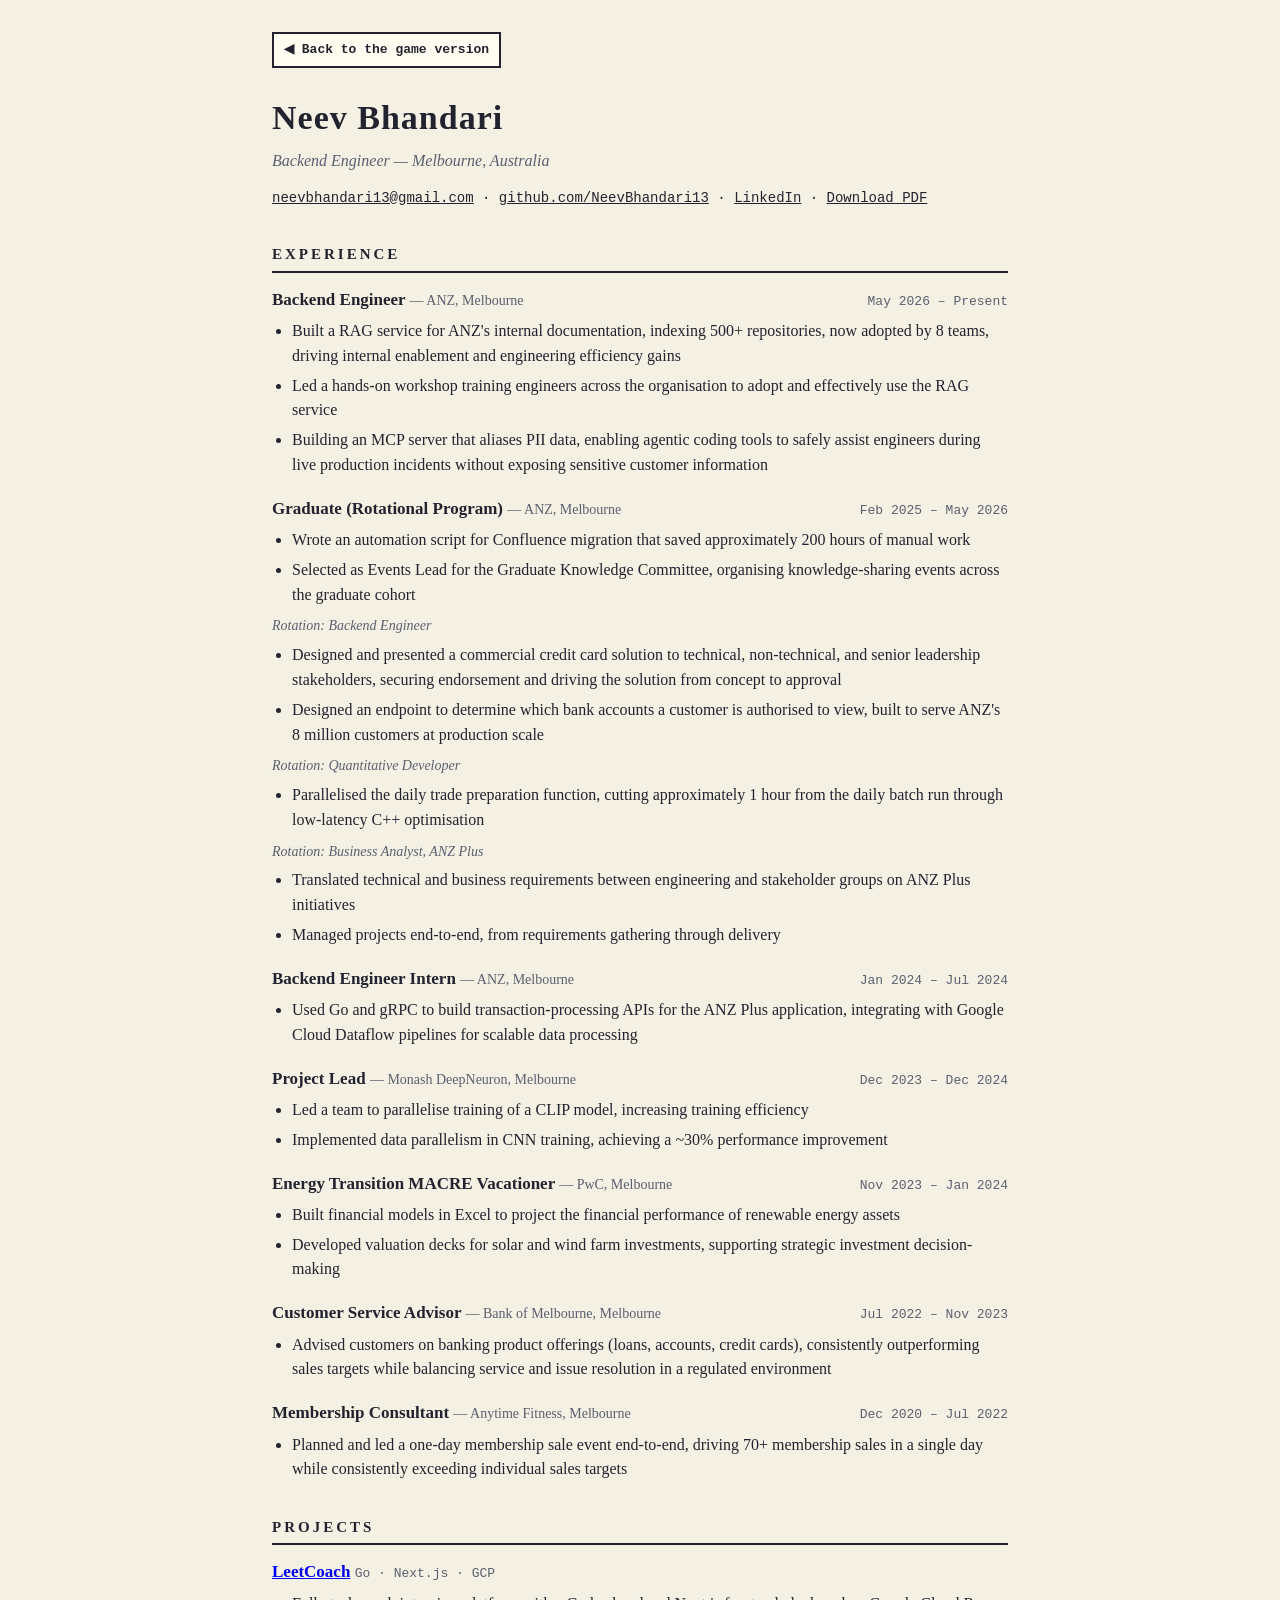
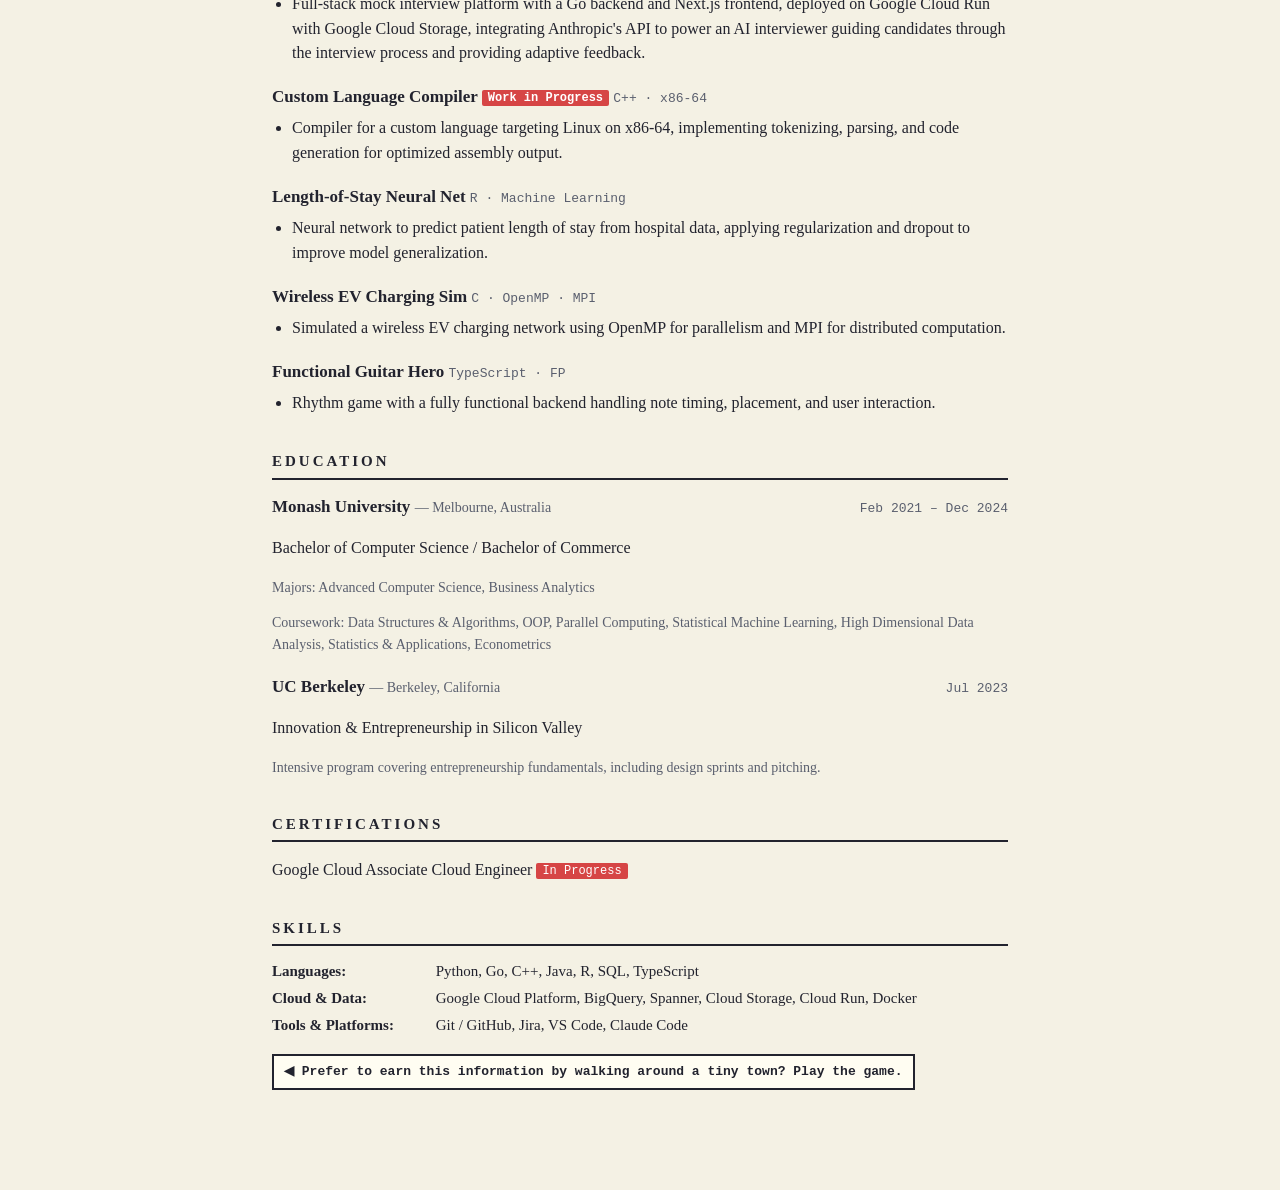
==== resume.html @ 8ff1b70e "Neevville: Pokemon-style resume site Game Boy-era RPG resume: walkable town where buildings hold res" ====
<!DOCTYPE html>
<html lang="en">
<head>
  <meta charset="UTF-8">
  <meta name="viewport" content="width=device-width, initial-scale=1.0">
  <title>Neev Bhandari — Resume</title>
  <meta name="description" content="Neev Bhandari — Backend Engineer, Melbourne, Australia.">
  <style>
    :root { --ink: #22232e; --muted: #5a5f6e; --accent: #d64545; }
    * { box-sizing: border-box; }
    body { margin: 0; font-family: Georgia, 'Times New Roman', serif; background: #f4f1e4; color: var(--ink); line-height: 1.55; }
    .page { max-width: 780px; margin: 0 auto; padding: 32px 22px 60px; }
    .back-to-game { display: inline-block; font-family: 'Courier New', monospace; font-size: 13px; font-weight: bold; color: var(--ink); background: #fffdf2; border: 2px solid var(--ink); padding: 6px 10px; text-decoration: none; margin-bottom: 24px; }
    header.masthead h1 { margin: 0; font-size: 34px; letter-spacing: 1px; }
    .tagline { color: var(--muted); margin: 4px 0 10px; font-style: italic; }
    .contact-row { font-family: 'Courier New', monospace; font-size: 14px; }
    .contact-row a { color: var(--ink); }
    h2 { font-size: 15px; letter-spacing: 3px; text-transform: uppercase; border-bottom: 2px solid var(--ink); padding-bottom: 4px; margin: 34px 0 14px; }
    .entry { margin-bottom: 18px; }
    .entry-head { display: flex; justify-content: space-between; align-items: baseline; flex-wrap: wrap; gap: 2px 12px; }
    .entry-head h3, .entry h3 { margin: 0; font-size: 17px; }
    .where { color: var(--muted); font-size: 14px; font-weight: normal; }
    .dates { font-family: 'Courier New', monospace; font-size: 13px; color: var(--muted); white-space: nowrap; }
    ul { margin: 6px 0 0; padding-left: 20px; }
    li { margin-bottom: 5px; }
    .sub { margin-top: 8px; }
    .sub h4 { margin: 0 0 2px; font-size: 14px; color: var(--muted); font-style: italic; font-weight: normal; }
    .skills-table p { margin: 0 0 4px; font-size: 15px; }
    .skills-table b { display: inline-block; min-width: 160px; }
    .wip { font-family: 'Courier New', monospace; font-size: 12px; background: var(--accent); color: #fff; padding: 1px 6px; border-radius: 2px; vertical-align: 1px; }
    .proj-tech { font-family: 'Courier New', monospace; font-size: 13px; color: var(--muted); font-weight: normal; }
    @media print {
      body { background: #fff; }
      .back-to-game, .foot-links { display: none; }
      .page { padding: 0; max-width: none; }
      h2 { margin-top: 20px; }
    }
  </style>
</head>
<body>
  <div class="page">
    <a class="back-to-game" href="index.html">&#9664; Back to the game version</a>

    <header class="masthead">
      <h1>Neev Bhandari</h1>
      <p class="tagline">Backend Engineer — Melbourne, Australia</p>
      <p class="contact-row">
        <a href="mailto:neevbhandari13@gmail.com">neevbhandari13@gmail.com</a> &middot;
        <a href="https://github.com/NeevBhandari13" target="_blank" rel="noopener">github.com/NeevBhandari13</a> &middot;
        <a href="https://www.linkedin.com/in/neev-bhandari-976297206/" target="_blank" rel="noopener">LinkedIn</a> &middot;
        <a href="assets/Neev-Bhandari-Resume.pdf" download>Download PDF</a>
      </p>
    </header>

    <h2>Experience</h2>

    <div class="entry">
      <div class="entry-head">
        <h3>Backend Engineer <span class="where">— ANZ, Melbourne</span></h3>
        <span class="dates">May 2026 – Present</span>
      </div>
      <ul>
        <li>Built a RAG service for ANZ's internal documentation, indexing 500+ repositories, now adopted by 8 teams, driving internal enablement and engineering efficiency gains</li>
        <li>Led a hands-on workshop training engineers across the organisation to adopt and effectively use the RAG service</li>
        <li>Building an MCP server that aliases PII data, enabling agentic coding tools to safely assist engineers during live production incidents without exposing sensitive customer information</li>
      </ul>
    </div>

    <div class="entry">
      <div class="entry-head">
        <h3>Graduate (Rotational Program) <span class="where">— ANZ, Melbourne</span></h3>
        <span class="dates">Feb 2025 – May 2026</span>
      </div>
      <ul>
        <li>Wrote an automation script for Confluence migration that saved approximately 200 hours of manual work</li>
        <li>Selected as Events Lead for the Graduate Knowledge Committee, organising knowledge-sharing events across the graduate cohort</li>
      </ul>
      <div class="sub">
        <h4>Rotation: Backend Engineer</h4>
        <ul>
          <li>Designed and presented a commercial credit card solution to technical, non-technical, and senior leadership stakeholders, securing endorsement and driving the solution from concept to approval</li>
          <li>Designed an endpoint to determine which bank accounts a customer is authorised to view, built to serve ANZ's 8 million customers at production scale</li>
        </ul>
      </div>
      <div class="sub">
        <h4>Rotation: Quantitative Developer</h4>
        <ul>
          <li>Parallelised the daily trade preparation function, cutting approximately 1 hour from the daily batch run through low-latency C++ optimisation</li>
        </ul>
      </div>
      <div class="sub">
        <h4>Rotation: Business Analyst, ANZ Plus</h4>
        <ul>
          <li>Translated technical and business requirements between engineering and stakeholder groups on ANZ Plus initiatives</li>
          <li>Managed projects end-to-end, from requirements gathering through delivery</li>
        </ul>
      </div>
    </div>

    <div class="entry">
      <div class="entry-head">
        <h3>Backend Engineer Intern <span class="where">— ANZ, Melbourne</span></h3>
        <span class="dates">Jan 2024 – Jul 2024</span>
      </div>
      <ul>
        <li>Used Go and gRPC to build transaction-processing APIs for the ANZ Plus application, integrating with Google Cloud Dataflow pipelines for scalable data processing</li>
      </ul>
    </div>

    <div class="entry">
      <div class="entry-head">
        <h3>Project Lead <span class="where">— Monash DeepNeuron, Melbourne</span></h3>
        <span class="dates">Dec 2023 – Dec 2024</span>
      </div>
      <ul>
        <li>Led a team to parallelise training of a CLIP model, increasing training efficiency</li>
        <li>Implemented data parallelism in CNN training, achieving a ~30% performance improvement</li>
      </ul>
    </div>

    <div class="entry">
      <div class="entry-head">
        <h3>Energy Transition MACRE Vacationer <span class="where">— PwC, Melbourne</span></h3>
        <span class="dates">Nov 2023 – Jan 2024</span>
      </div>
      <ul>
        <li>Built financial models in Excel to project the financial performance of renewable energy assets</li>
        <li>Developed valuation decks for solar and wind farm investments, supporting strategic investment decision-making</li>
      </ul>
    </div>

    <div class="entry">
      <div class="entry-head">
        <h3>Customer Service Advisor <span class="where">— Bank of Melbourne, Melbourne</span></h3>
        <span class="dates">Jul 2022 – Nov 2023</span>
      </div>
      <ul>
        <li>Advised customers on banking product offerings (loans, accounts, credit cards), consistently outperforming sales targets while balancing service and issue resolution in a regulated environment</li>
      </ul>
    </div>

    <div class="entry">
      <div class="entry-head">
        <h3>Membership Consultant <span class="where">— Anytime Fitness, Melbourne</span></h3>
        <span class="dates">Dec 2020 – Jul 2022</span>
      </div>
      <ul>
        <li>Planned and led a one-day membership sale event end-to-end, driving 70+ membership sales in a single day while consistently exceeding individual sales targets</li>
      </ul>
    </div>

    <h2>Projects</h2>

    <div class="entry">
      <h3><a href="https://leetcoach.net" target="_blank" rel="noopener">LeetCoach</a> <span class="proj-tech">Go · Next.js · GCP</span></h3>
      <ul><li>Full-stack mock interview platform with a Go backend and Next.js frontend, deployed on Google Cloud Run with Google Cloud Storage, integrating Anthropic's API to power an AI interviewer guiding candidates through the interview process and providing adaptive feedback.</li></ul>
    </div>

    <div class="entry">
      <h3>Custom Language Compiler <span class="wip">Work in Progress</span> <span class="proj-tech">C++ · x86-64</span></h3>
      <ul><li>Compiler for a custom language targeting Linux on x86-64, implementing tokenizing, parsing, and code generation for optimized assembly output.</li></ul>
    </div>

    <div class="entry">
      <h3>Length-of-Stay Neural Net <span class="proj-tech">R · Machine Learning</span></h3>
      <ul><li>Neural network to predict patient length of stay from hospital data, applying regularization and dropout to improve model generalization.</li></ul>
    </div>

    <div class="entry">
      <h3>Wireless EV Charging Sim <span class="proj-tech">C · OpenMP · MPI</span></h3>
      <ul><li>Simulated a wireless EV charging network using OpenMP for parallelism and MPI for distributed computation.</li></ul>
    </div>

    <div class="entry">
      <h3>Functional Guitar Hero <span class="proj-tech">TypeScript · FP</span></h3>
      <ul><li>Rhythm game with a fully functional backend handling note timing, placement, and user interaction.</li></ul>
    </div>

    <h2>Education</h2>

    <div class="entry">
      <div class="entry-head">
        <h3>Monash University <span class="where">— Melbourne, Australia</span></h3>
        <span class="dates">Feb 2021 – Dec 2024</span>
      </div>
      <p>Bachelor of Computer Science / Bachelor of Commerce</p>
      <p class="where">Majors: Advanced Computer Science, Business Analytics</p>
      <p class="where">Coursework: Data Structures &amp; Algorithms, OOP, Parallel Computing, Statistical Machine Learning, High Dimensional Data Analysis, Statistics &amp; Applications, Econometrics</p>
    </div>

    <div class="entry">
      <div class="entry-head">
        <h3>UC Berkeley <span class="where">— Berkeley, California</span></h3>
        <span class="dates">Jul 2023</span>
      </div>
      <p>Innovation &amp; Entrepreneurship in Silicon Valley</p>
      <p class="where">Intensive program covering entrepreneurship fundamentals, including design sprints and pitching.</p>
    </div>

    <h2>Certifications</h2>
    <p>Google Cloud Associate Cloud Engineer <span class="wip">In Progress</span></p>

    <h2>Skills</h2>
    <div class="skills-table">
      <p><b>Languages:</b> Python, Go, C++, Java, R, SQL, TypeScript</p>
      <p><b>Cloud &amp; Data:</b> Google Cloud Platform, BigQuery, Spanner, Cloud Storage, Cloud Run, Docker</p>
      <p><b>Tools &amp; Platforms:</b> Git / GitHub, Jira, VS Code, Claude Code</p>
    </div>

    <p class="foot-links"><a class="back-to-game" href="index.html">&#9664; Prefer to earn this information by walking around a tiny town? Play the game.</a></p>
  </div>
</body>
</html>
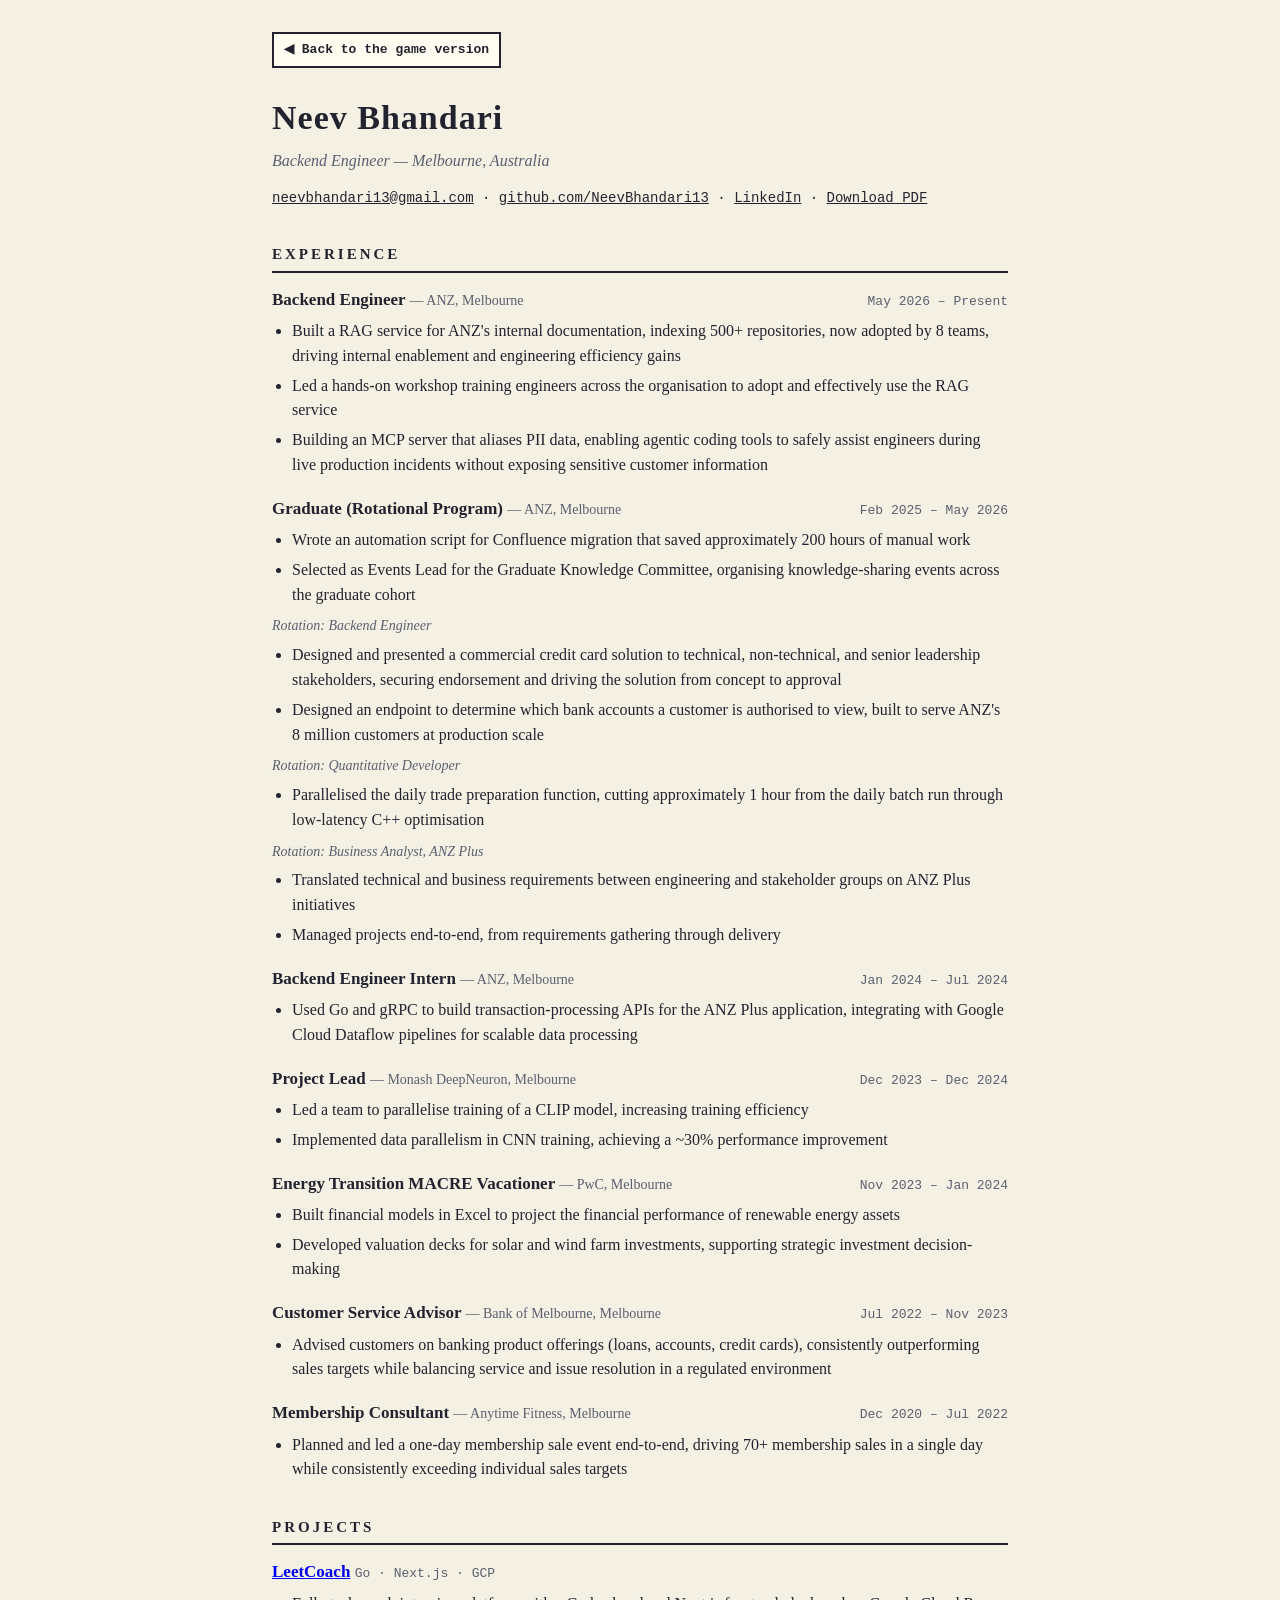
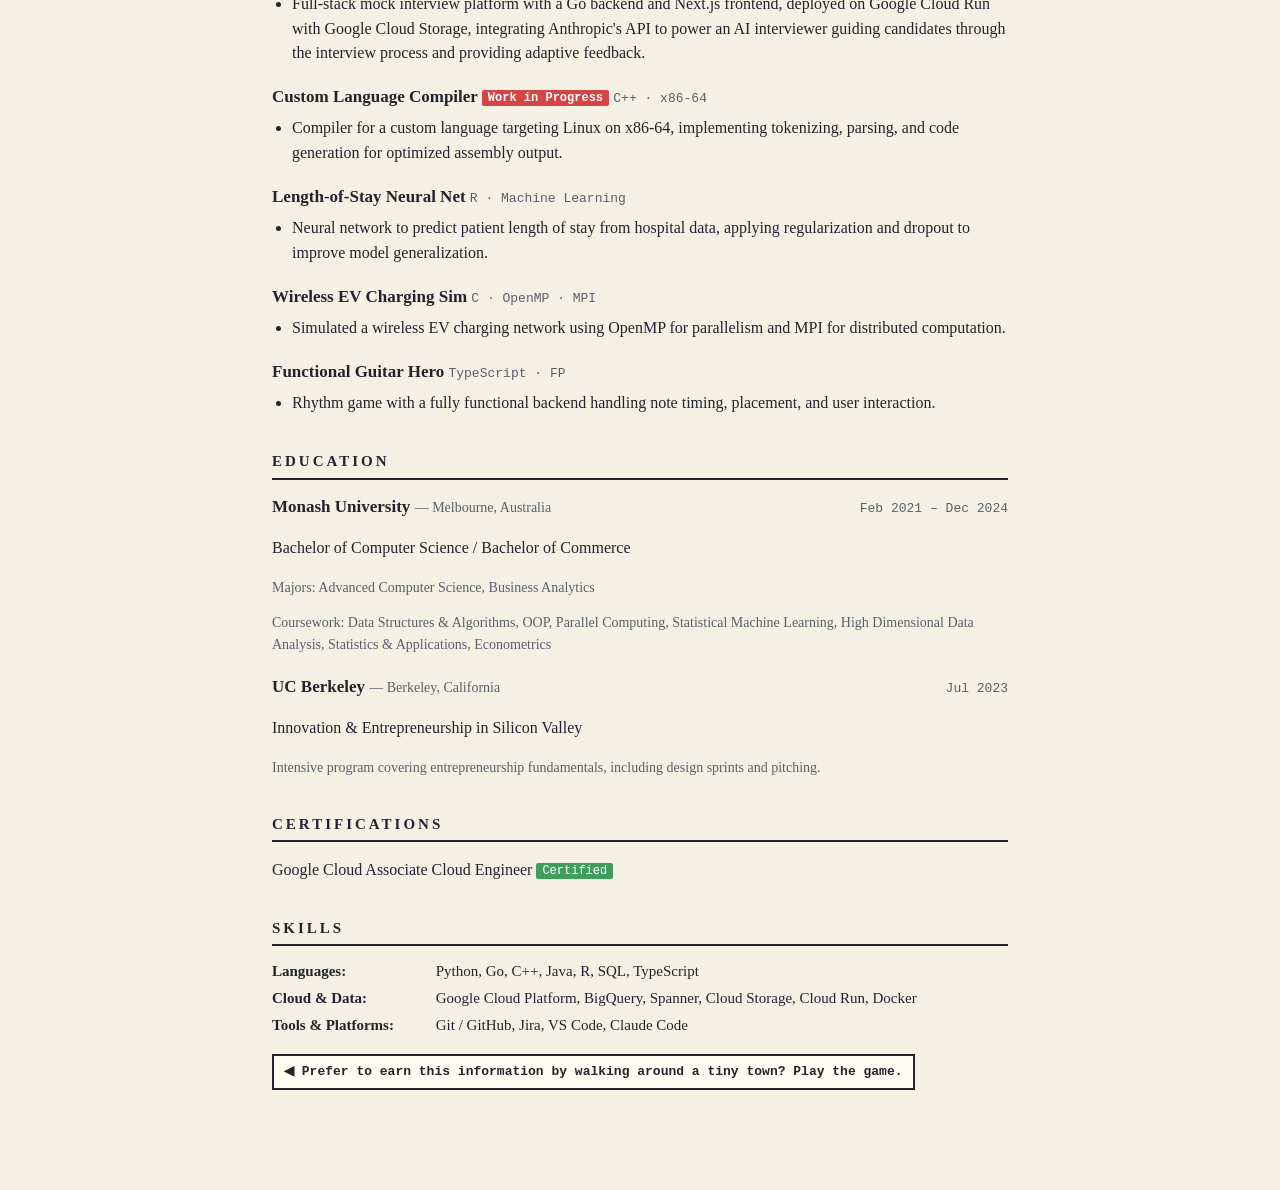
==== commit ef488440: "Mark GCP Associate Cloud Engineer cert as complete Neev finished the certification. Updated data.js " ====
--- a/resume.html
+++ b/resume.html
@@ -27,7 +27,9 @@
     .sub h4 { margin: 0 0 2px; font-size: 14px; color: var(--muted); font-style: italic; font-weight: normal; }
     .skills-table p { margin: 0 0 4px; font-size: 15px; }
     .skills-table b { display: inline-block; min-width: 160px; }
-    .wip { font-family: 'Courier New', monospace; font-size: 12px; background: var(--accent); color: #fff; padding: 1px 6px; border-radius: 2px; vertical-align: 1px; }
+    .wip, .done { font-family: 'Courier New', monospace; font-size: 12px; color: #fff; padding: 1px 6px; border-radius: 2px; vertical-align: 1px; }
+    .wip { background: var(--accent); }
+    .done { background: #3f9e5c; }
     .proj-tech { font-family: 'Courier New', monospace; font-size: 13px; color: var(--muted); font-weight: normal; }
     @media print {
       body { background: #fff; }
@@ -198,7 +200,7 @@
     </div>
 
     <h2>Certifications</h2>
-    <p>Google Cloud Associate Cloud Engineer <span class="wip">In Progress</span></p>
+    <p>Google Cloud Associate Cloud Engineer <span class="done">Certified</span></p>
 
     <h2>Skills</h2>
     <div class="skills-table">
